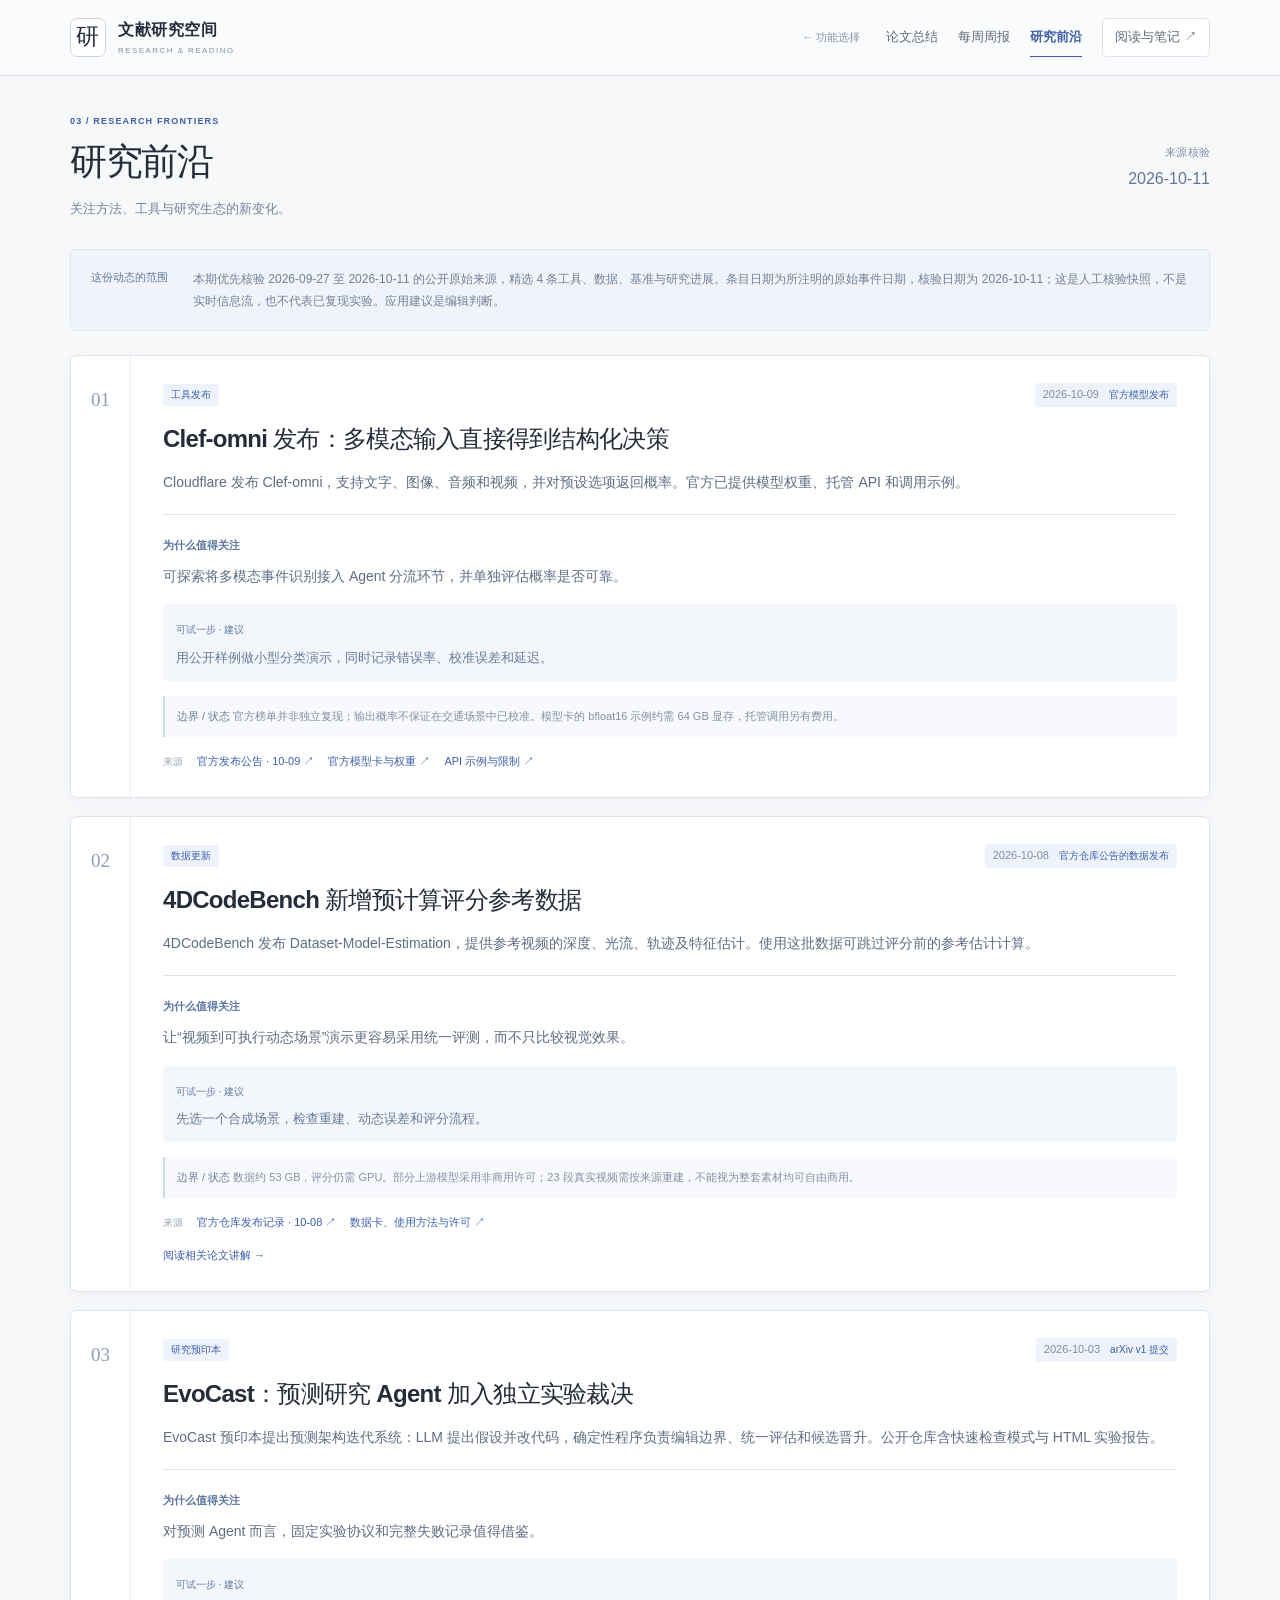
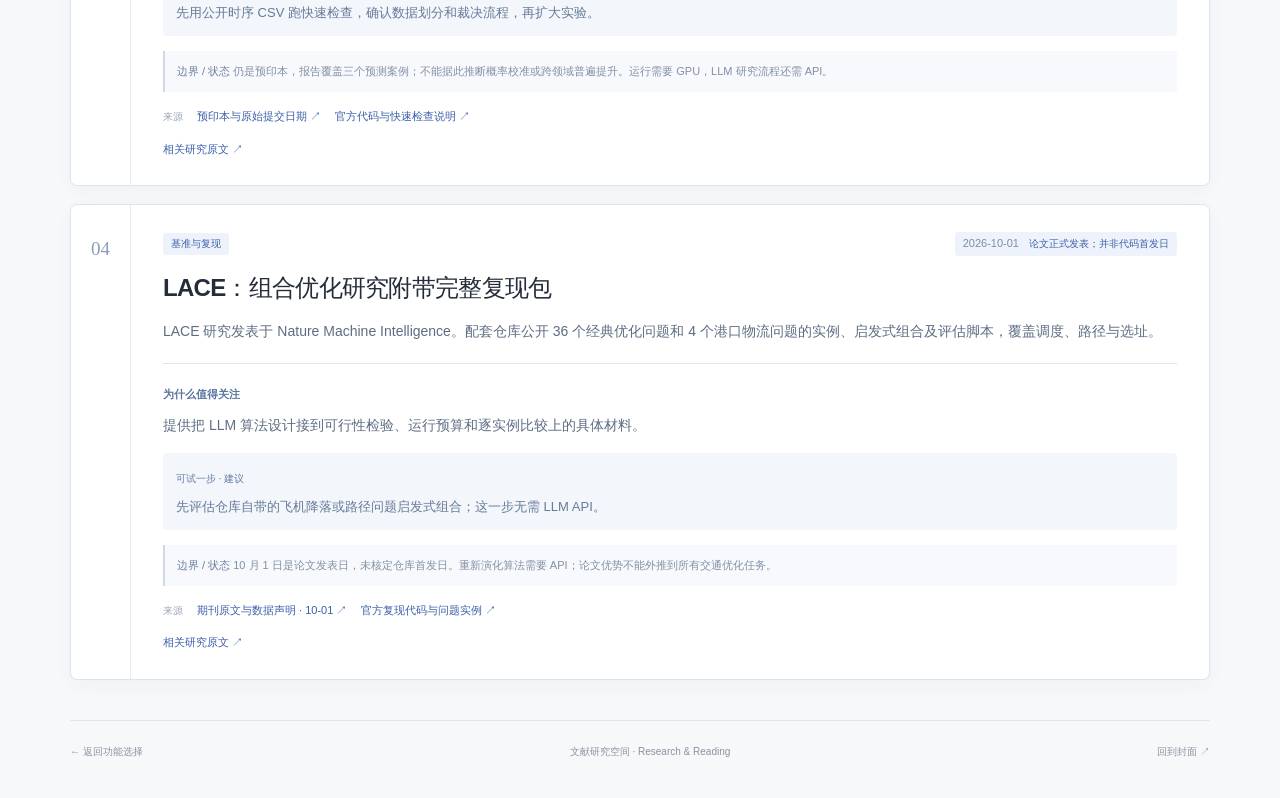
==== frontiers.html @ 6b7c3d7c "Add requested cover and separate research modules; preserve weekly publications Replace the all-in-o" ====
<!doctype html>
<html lang="zh-CN"><head><meta charset="utf-8"><meta name="viewport" content="width=device-width,initial-scale=1"><meta name="theme-color" content="#f7f8fa"><title>研究前沿 · 文献研究空间</title><link rel="stylesheet" href="styles.css?v=modules-20261011"></head><body data-view="frontiers"><a class="skip-link" href="#app">跳到主要内容</a><header class="topbar"><a class="brand" href="hub.html"><span class="brand-mark">研</span><span>文献研究空间<small>RESEARCH & READING</small></span></a></header><main id="app"><p class="loading">正在载入研究前沿…</p></main><script src="app.js?v=modules-20261011"></script></body></html>
---- styles.css ----
:root{--bg:#f7f8fa;--paper:#fff;--ink:#252d3a;--muted:#687384;--faint:#8993a1;--line:#e0e5ec;--line-strong:#cbd3df;--accent:#3b5fa9;--soft:#eff3fa;--shadow:0 6px 20px rgba(34,49,73,.035)}
*{box-sizing:border-box}html{scroll-behavior:smooth;scroll-padding-top:92px;background:var(--bg)}body{margin:0;color:var(--ink);font-family:Inter,-apple-system,BlinkMacSystemFont,"Segoe UI","PingFang SC","Microsoft YaHei",sans-serif;line-height:1.6;background:var(--bg)}button,input,textarea{font:inherit}a{color:inherit;text-decoration:none}button,a,input,textarea,summary{-webkit-tap-highlight-color:transparent}button,summary{cursor:pointer}button{color:inherit}a:hover{color:var(--accent)}button:hover{border-color:var(--accent)}:focus-visible{outline:2px solid var(--accent);outline-offset:4px}input,textarea{accent-color:var(--accent)}[hidden]{display:none!important}svg{display:block}button:disabled{cursor:wait;opacity:.6}.skip-link{position:fixed;left:20px;top:-80px;z-index:100;background:var(--ink);color:#fff;padding:10px 20px}.skip-link:focus{top:12px}
.topbar{position:sticky;top:0;z-index:20;min-height:76px;padding:12px max(32px,calc((100vw - 1140px)/2));display:flex;align-items:center;justify-content:space-between;gap:30px;border-bottom:1px solid var(--line);background:rgba(250,251,253,.96);backdrop-filter:blur(12px)}.brand{display:flex;align-items:center;gap:12px;flex-shrink:0;font-size:16px;font-weight:600;letter-spacing:.035em}.brand-mark{display:grid;place-items:center;width:36px;height:39px;border:1px solid var(--line-strong);border-radius:7px;background:white;font-family:serif;font-size:23px;font-weight:400}.brand small{display:block;font-size:8px;font-weight:500;letter-spacing:.18em;color:var(--faint);margin-top:2px}.topbar nav{display:flex;align-items:center;gap:25px}.topbar nav>a{font-size:13px;white-space:nowrap;color:#606b7b;padding:8px 0}.topbar nav>a:hover{color:var(--accent)}.topbar .nav-notes{padding:8px 12px;border:1px solid var(--line);border-radius:5px;background:white}.nav-notes span{margin-left:7px;color:var(--accent)}#app{width:min(1140px,calc(100% - 64px));margin:0 auto}.loading{padding:40px 0;color:var(--muted)}
.issue-header{display:grid;grid-template-columns:minmax(0,1fr) 280px;align-items:center;gap:46px;padding:38px 0 30px}.eyebrow{margin:0 0 12px;font-size:10px;line-height:1.4;letter-spacing:.13em;text-transform:uppercase;color:var(--accent);font-weight:650}.eyebrow span{margin:0 7px;color:var(--line-strong)}.issue-copy h1{margin:0;font-size:clamp(30px,3.9vw,45px);font-weight:550;line-height:1.25;letter-spacing:-.035em}.issue-purpose{margin:15px 0 20px;max-width:70ch;color:var(--muted);font-size:13px;line-height:1.9}.issue-links{display:flex;align-items:center;gap:25px;font-size:12px}.issue-links a>span{margin-left:19px}.primary-link{display:inline-flex;align-items:center;justify-content:center;gap:20px;padding:11px 17px;border-radius:5px;background:#2b3443;color:#fff!important;box-shadow:0 3px 5px rgba(30,41,59,.06);font-size:12px}.primary-link:hover{background:#3b5fa9}.issue-art{width:100%;height:auto;max-height:200px}.issue-meta{display:flex;align-items:center;gap:24px;padding:16px 0;border-top:1px solid var(--line);border-bottom:1px solid var(--line);font-size:11px;color:var(--muted)}.issue-meta>span b{font-weight:700;color:var(--ink)}.issue-meta>a{margin-left:auto}.progress-card{display:flex;align-items:center;gap:12px;padding-left:24px;border-left:1px solid var(--line)}.progress-card strong{color:var(--ink);font-weight:600;white-space:nowrap}.progress-track{width:90px;height:3px;border-radius:99px;background:var(--line);overflow:hidden}.progress-track i{display:block;width:0;height:100%;background:var(--accent);transition:width .2s}.progress-card #progress-percent{font-size:10px;color:var(--faint)}
.issue-context{border-bottom:1px solid var(--line)}.issue-context>summary{display:flex;justify-content:space-between;gap:12px;align-items:center;list-style:none;padding:17px 0;font-size:12px;font-weight:550}.issue-context>summary::-webkit-details-marker{display:none}.context-hint{font-size:11px;font-weight:400;color:var(--muted)}.context-hint b{margin-left:14px;color:var(--accent);font-size:16px;font-weight:400;display:inline-block}.issue-context[open] .context-hint b{transform:rotate(45deg)}.context-content{display:grid;grid-template-columns:1.35fr 1fr;gap:30px;padding:8px 0 28px}.context-content h2{font-size:16px;margin:0 0 12px}.context-content p,.reading-order li{font-size:13px;line-height:1.9;color:#596575}.context-content p{margin:0 0 14px}.context-content .freshness{font-size:11px;color:var(--muted);padding:12px 14px;background:#eef1f6;border-left:2px solid #bac7dc}.scope-row{display:flex;flex-wrap:wrap;gap:7px}.scope-row span{font-size:10px;color:var(--muted);padding:3px 7px;background:#fff;border:1px solid var(--line);border-radius:3px}.reading-order ol{padding-left:18px;margin:0}.reading-order li{padding-left:5px;margin-bottom:10px}.signals{grid-column:1/-1;display:grid;grid-template-columns:repeat(3,minmax(0,1fr));gap:18px}.signals>h2{grid-column:1/-1;margin:0}.signals article{border-top:1px solid var(--line);padding-top:14px}.signals h3{font-size:13px;margin:0 0 8px}.signals p{font-size:12px;margin:0}
.library-head{padding:31px 0 22px;display:flex;justify-content:space-between;align-items:center;gap:20px;scroll-margin-top:18px}.library-head .eyebrow{font-size:9px;margin-bottom:5px}.library-head h2{font-size:26px;letter-spacing:-.03em;font-weight:550;margin:0}.library-head p:not(.eyebrow){font-size:12px;color:var(--muted);margin:5px 0 0}.text-link{font-size:12px;color:var(--accent);white-space:nowrap}.library-tools{display:flex;align-items:center;gap:15px;flex-wrap:wrap;padding:14px 16px;border:1px solid var(--line);border-radius:7px;background:#fff}.search-box{display:flex;align-items:center;gap:9px;flex:1;min-width:190px}.search-box svg{width:17px;height:17px;stroke:#8390a3;stroke-width:1.5;fill:none;flex-shrink:0}.search-box input{width:100%;border:0;outline:0;background:transparent;color:var(--ink);font-size:12px;padding:3px 0}.search-box:focus-within{outline:2px solid #a4b6d9;outline-offset:6px;border-radius:2px}.filter-chips{display:flex;gap:4px;flex-wrap:wrap}.filter-chips button{border:0;border-radius:4px;padding:6px 10px;background:transparent;color:var(--muted);font-size:11px}.filter-chips button[aria-pressed="true"]{background:var(--soft);color:var(--accent);font-weight:650}.unread-filter{font-size:11px;display:flex;align-items:center;gap:4px;white-space:nowrap}.unread-filter input{width:13px;height:13px;margin:0}.library-tools #result-count{font-size:10px;white-space:nowrap;color:var(--faint);font-variant-numeric:tabular-nums}
.paper-section{margin-top:28px}.section-head{display:flex;justify-content:space-between;align-items:center;gap:20px;margin-bottom:13px}.section-head h2{display:flex;align-items:center;gap:10px;font-size:19px;font-weight:550;margin:0;letter-spacing:-.025em}.section-head h2>span{font-size:10px;font-weight:650;color:var(--accent);border:1px solid #d3dced;padding:2px 6px;border-radius:3px;letter-spacing:.03em}.section-head h2 small{font-size:11px;font-weight:400;color:var(--faint);margin-left:3px;letter-spacing:0}.section-head>p{margin:0;font-size:11px;color:var(--muted)}.paper-grid{display:grid;gap:16px}.card{background:#fff;border:1px solid #d9e0ea;border-radius:8px;box-shadow:var(--shadow);scroll-margin-top:98px}.paper-grid>.card{display:grid;grid-template-columns:54px minmax(0,1fr);transition:border-color .2s}.card:hover{border-color:#adbcd3}.paper-number{padding-top:25px;text-align:center;font-family:Georgia,serif;font-size:18px;color:#a3afc0;border-right:1px solid #e8ecf2;background:linear-gradient(#f9fafc,#fff);border-radius:8px 0 0 8px}.card-body{padding:23px 27px 0;min-width:0}.card-top{display:flex;align-items:center;gap:10px;flex-wrap:wrap}.tag.priority{font-size:9px;letter-spacing:.03em;line-height:1.5;background:#edf2fa;color:#4664a0;padding:3px 6px;border-radius:3px;font-weight:700}.paper-lane{font-size:11px;color:#687890}.read-state{margin-left:auto;font-size:10px;color:#647084;white-space:nowrap}.card h3{font-size:21px;font-weight:600;line-height:1.4;letter-spacing:-.027em;margin:10px 0 7px;max-width:70ch;overflow-wrap:anywhere}.authors{margin:0;color:#647084;font-size:11px;line-height:1.65}.paper-meta{font-size:11px;line-height:1.7;color:#687485;margin:6px 0 0}.paper-meta>span{margin:0 7px;color:#b7bfcc}.paper-brief{display:grid;grid-template-columns:1.16fr 1fr;gap:27px;margin-top:19px;padding-top:17px;border-top:1px solid #e8ecf2}.block b{display:block;color:#59667b;font-weight:600;font-size:10px;letter-spacing:.03em;margin-bottom:6px}.block p{font-size:13px;line-height:1.85;color:#586477;margin:0}.block.key{padding-left:25px;border-left:1px solid #e3e9f1}.block.key b{color:#4c6aa0}.card-actions{display:flex;gap:21px;align-items:center;flex-wrap:wrap;padding:18px 0;font-size:11px}.guide-link{font-size:12px;color:var(--accent);font-weight:600}.guide-link span{margin-left:13px}.paper-link{font-size:11px;color:#69758a}.read-toggle{margin-left:auto;border:1px solid var(--line);background:#fff;border-radius:4px;padding:6px 10px;font-size:10px;white-space:nowrap}.read-toggle.done{color:var(--accent);background:var(--soft);border-color:#c8d5e9}.card.is-read .paper-number{color:var(--accent)}.card.is-read{border-color:#b8c9e2}.note-details{border-top:1px solid #e6ebf2}.note-details>summary{padding:11px 0;list-style:none;color:#596c8c;font-size:11px;display:flex;align-items:center;gap:9px}.note-details>summary::before{content:"＋";font-size:14px;color:#7387a7}.note-details[open]>summary::before{content:"−"}.note-details>summary::-webkit-details-marker{display:none}.note-details>summary span{margin-left:auto;color:#9ba5b4;font-size:9px}.notes-panel{padding:7px 0 20px}.notes-panel label{display:block;margin-bottom:8px;color:var(--muted);font-size:12px}.notes-panel textarea{display:block;width:100%;min-height:105px;resize:vertical;border:1px solid var(--line-strong);background:#fcfdff;border-radius:5px;padding:12px;color:var(--ink);font-size:13px;line-height:1.7}.cloud-sync-row{display:flex;align-items:center;justify-content:space-between;gap:12px;margin-top:10px}.cloud-sync-btn{background:var(--soft);border:1px solid #cbd8ed;border-radius:4px;color:var(--accent);padding:7px 11px;font-size:11px}.cloud-sync-row span{font-size:10px;color:var(--muted)}.notes-panel small{font-size:10px;color:var(--faint);display:block;margin-top:9px}.empty-state{padding:60px 24px;text-align:center;border:1px dashed var(--line-strong);border-radius:8px;margin:24px 0}.empty-state h1,.empty-state h3{font-size:20px;font-weight:550;margin:0 0 10px}.empty-state p{font-size:13px;color:var(--muted)}.empty-state button,.empty-state>a{font-size:12px;color:var(--accent);border:1px solid var(--line);border-radius:4px;background:white;padding:8px 14px}
.actions-section{margin-top:52px}.actions{display:grid;grid-template-columns:1fr 1fr;border-top:1px solid var(--line);gap:0 30px}.actions article{display:flex;align-items:start;gap:16px;padding:23px 0;border-bottom:1px solid var(--line)}.actions article>span{font-family:Georgia,serif;color:#8090a9;font-size:18px}.actions h3{font-size:15px;font-weight:550;margin:4px 0 8px}.actions p{font-size:12px;line-height:1.8;margin:0;color:var(--muted)}.actions .action-time{font-size:10px;color:var(--faint)}.archive-panel{margin:49px 0 40px}.archive{border-top:1px solid var(--line)}.archive .archive-main{display:grid;grid-template-columns:120px minmax(0,1fr) 50px 20px;gap:20px;align-items:center;padding:20px 4px;border-bottom:1px solid var(--line);transition:background .2s}.archive .archive-main:hover{background:#f0f3f9}.archive span{font-size:11px;color:var(--muted)}.archive .archive-date{font-variant-numeric:tabular-nums;color:#6c7e9d}.archive b{font-size:14px;font-weight:550}.archive em{font-style:normal;color:var(--accent)}.site-footer{display:flex;justify-content:space-between;gap:24px;font-size:10px;color:var(--faint);padding:23px 0 38px;border-top:1px solid var(--line)}
/* Dedicated, source-linked paper reading surface. */
.paper-breadcrumb{display:flex;justify-content:space-between;align-items:center;gap:20px;padding:24px 0;font-size:11px;color:#71809a}.guide-page{border-radius:8px;overflow:visible}.guide-header{padding:32px 38px 10px;border-bottom:1px solid var(--line)}.guide-header h1{font-size:clamp(26px,3.4vw,39px);line-height:1.28;font-weight:550;letter-spacing:-.04em;margin:14px 0;max-width:35ch;overflow-wrap:anywhere}.guide-header .authors{font-size:12px}.guide-header .paper-meta{font-size:12px}.publication-note{font-size:11px;line-height:1.8;color:#647084;margin:10px 0 0}.guide-header .card-actions{padding:21px 0}.guide-layout{display:grid;grid-template-columns:206px minmax(0,1fr)}.guide-toc{align-self:start;position:sticky;top:95px;padding:29px 22px}.guide-toc .eyebrow{font-size:9px}.guide-toc nav{display:flex;flex-direction:column;gap:3px}.guide-toc nav a{padding:7px 0;color:#728199;font-size:11px;line-height:1.5}.guide-toc nav a:hover{color:var(--accent)}.guide-content{min-width:0;padding:29px 38px 35px;border-left:1px solid var(--line)}.guide-verification{padding:14px 16px;border:1px solid #dfe6f2;border-radius:5px;background:#f5f7fc;font-size:11px;color:#64738b}.guide-verification>b{color:var(--accent);font-weight:600}.guide-verification>span{margin-left:12px;font-size:10px}.guide-verification p{margin:7px 0 0;font-size:11px;line-height:1.8}.guide-section{padding:27px 0;border-bottom:1px solid var(--line);scroll-margin-top:96px}.guide-section h2,.section-heading h2{font-size:21px;line-height:1.45;letter-spacing:-.025em;font-weight:550;margin:0 0 17px}.guide-section h2>span{font-size:11px;color:#8b9bb4;margin-right:12px;font-weight:400;letter-spacing:.03em}.guide-section p{font-size:14px;line-height:1.95;color:#4e5c71;margin:12px 0;overflow-wrap:anywhere}.section-sources{display:flex;flex-wrap:wrap;gap:12px;font-size:10px;padding-top:7px}.section-sources>span{color:#96a0af}.section-sources a{color:var(--accent)}.original-explanation{scroll-margin-top:100px;padding:30px 0;border-bottom:1px solid var(--line)}.section-heading{display:flex;justify-content:space-between;gap:10px;align-items:baseline}.section-heading h2{margin-bottom:8px}.section-heading>span{font-size:10px;color:var(--faint)}.explanation-origin{font-size:11px;color:var(--faint);margin:0 0 24px}.explanation-field{margin-top:23px}.explanation-field h3{font-size:13px;font-weight:600;color:#5c729a;margin:0 0 8px}.explanation-field p{font-size:14px;line-height:1.9;color:#536176;margin:8px 0;overflow-wrap:anywhere}.source-list{padding:0;margin:0;list-style:none;display:grid;gap:9px}.source-list li{font-size:12px;color:var(--accent);line-height:1.7}.code-source{margin-top:22px;padding-top:18px;border-top:1px solid var(--line);font-size:12px;color:var(--accent)}.code-source p{font-size:11px;color:var(--muted);margin-bottom:0}.guide-content #paper-notes{border:0;padding-bottom:0}.guide-content .notes-panel{padding:0}.guide-page+.site-footer{margin-top:28px}.paper-figure{margin:24px 0;font-size:11px;color:var(--accent)}.paper-figure img{max-width:100%;height:auto;margin:14px 0}.paper-figure figcaption{color:var(--muted);line-height:1.7}
@media(min-width:1600px){.issue-header{padding-top:45px;padding-bottom:35px}}
@media(max-width:1050px){.topbar{padding-left:28px;padding-right:28px;gap:20px}.topbar nav{gap:16px}.issue-header{grid-template-columns:1fr 230px;gap:20px}.library-tools{gap:13px}.search-box{min-width:150px;flex-basis:230px}.filter-chips{margin-left:auto}.paper-brief{gap:20px}.block.key{padding-left:20px}.guide-layout{grid-template-columns:178px 1fr}.guide-content{padding:25px 28px}.guide-toc{padding:26px 19px}}
@media(max-width:760px){html{scroll-padding-top:123px}.topbar{position:sticky;min-height:0;flex-direction:column;align-items:stretch;padding:13px 20px 0;gap:10px}.brand{font-size:14px;gap:9px}.brand-mark{width:29px;height:31px;font-size:20px}.brand small{font-size:7px}.topbar nav{gap:0;justify-content:space-between;overflow:auto;min-height:37px}.topbar nav>a{font-size:11px;padding:8px 0}.topbar .nav-notes{background:none;border:0;padding:8px 0}.topbar .nav-notes span{margin-left:2px}#app{width:calc(100% - 32px)}.issue-header{grid-template-columns:minmax(0,1fr) 125px;gap:0;padding:25px 0 22px;position:relative}.issue-copy{grid-column:1/-1;position:relative;z-index:1}.issue-copy h1{font-size:29px;max-width:86%;line-height:1.3}.issue-copy .eyebrow{font-size:9px;margin-bottom:11px}.issue-purpose{font-size:12px;line-height:1.9;margin:12px 0 18px;max-width:90%}.issue-art{display:none}.issue-links{font-size:11px;gap:18px}.issue-links a>span{margin-left:10px}.primary-link{padding:10px 13px;font-size:11px}.issue-meta{gap:12px;flex-wrap:wrap;padding:12px 0;font-size:10px}.issue-meta>a{display:none}.progress-card{gap:8px;padding-left:12px;margin-left:auto}.progress-track{width:49px}.progress-card #progress-percent{display:none}.issue-context>summary{padding:14px 0;font-size:11px}.context-hint{font-size:9px}.context-hint b{margin-left:6px}.context-content{grid-template-columns:1fr;gap:20px}.signals{grid-template-columns:1fr}.library-head{padding:24px 0 17px;align-items:flex-end;gap:12px}.library-head h2{font-size:24px}.library-head p:not(.eyebrow){font-size:11px;max-width:24ch}.library-head .text-link{font-size:10px}.library-tools{padding:11px 12px;gap:12px}.search-box{flex-basis:100%;min-width:0;border-bottom:1px solid var(--line);padding-bottom:10px}.search-box:focus-within{outline-offset:2px}.filter-chips{margin:0;gap:2px}.filter-chips button{padding:5px 7px;font-size:10px}.unread-filter{font-size:10px}.library-tools #result-count{margin-left:auto}.section-head{gap:12px}.section-head h2{font-size:17px;gap:8px}.section-head>p{display:none}.paper-section{margin-top:23px}.paper-grid{gap:13px}.paper-grid>.card{grid-template-columns:30px 1fr}.paper-number{padding-top:18px;font-size:13px}.card-body{padding:17px 15px 0}.card-top{gap:6px}.paper-lane{font-size:10px;flex:1}.tag.priority{font-size:8px}.read-state{font-size:9px}.card h3{font-size:18px;line-height:1.42;margin:10px 0;letter-spacing:-.025em}.authors{font-size:10px}.paper-meta{font-size:10px}.paper-meta span{margin:0 2px}.paper-brief{grid-template-columns:1fr;gap:14px;margin-top:14px;padding-top:13px}.block b{font-size:10px}.block p{font-size:12px;line-height:1.9}.block.key{padding:12px 0 0;border-left:0;border-top:1px solid #e8ecf2}.card-actions{gap:17px;padding:15px 0}.guide-link{font-size:11px}.guide-link span{margin-left:5px}.paper-link{font-size:10px}.read-toggle{font-size:9px;padding:5px 7px}.note-details>summary{font-size:10px}.note-details>summary span{font-size:8px}.actions-section{margin-top:34px}.actions{grid-template-columns:1fr}.actions article{padding:18px 0}.archive-panel{margin-top:35px}.archive .archive-main{grid-template-columns:1fr 35px 14px;gap:5px 12px;padding:16px 0}.archive .archive-date{grid-column:1;font-size:10px}.archive b{grid-row:2;grid-column:1;font-size:13px}.archive a>span:not(.archive-date){grid-row:1/3;grid-column:2;font-size:10px}.archive em{grid-row:1/3;grid-column:3}.site-footer{gap:10px;font-size:9px;padding-bottom:25px}.site-footer>span:nth-child(2){display:none}.paper-breadcrumb{font-size:10px;padding:20px 0}.guide-header{padding:24px 19px 4px}.guide-header h1{font-size:26px;line-height:1.35}.guide-header .authors,.guide-header .paper-meta{font-size:11px}.guide-header .card-actions{gap:20px;padding:18px 0}.publication-note{font-size:10px}.guide-layout{grid-template-columns:1fr}.guide-toc{position:static;padding:16px 19px;border-bottom:1px solid var(--line)}.guide-toc .eyebrow{display:none}.guide-toc nav{flex-direction:row;flex-wrap:wrap;gap:5px 14px}.guide-toc nav a{padding:0;font-size:10px}.guide-content{border:0;padding:21px 19px}.guide-verification{padding:12px}.guide-verification>span{font-size:9px;margin-left:8px}.guide-verification p{font-size:10px}.guide-section{padding:23px 0;scroll-margin-top:130px}.guide-section h2,.section-heading h2{font-size:19px}.guide-section p,.explanation-field p{font-size:13px;line-height:1.95}.section-heading{display:block}.section-heading>span{font-size:9px}.original-explanation{scroll-margin-top:130px}.explanation-origin{margin-top:8px;font-size:10px}.guide-page{scroll-margin-top:125px}.card{scroll-margin-top:130px}}
@media(max-width:390px){.filter-chips button{padding:5px;font-size:9px}.card-actions{gap:12px}.read-toggle{margin-left:0}.issue-copy h1{font-size:27px;max-width:none}.issue-purpose{max-width:none}.progress-card{border:0;padding-left:0}.library-head .text-link{font-size:9px}}
@media(prefers-reduced-motion:reduce){html{scroll-behavior:auto}*,*::before,*::after{transition:none!important}}

/* Reading text stays comfortable at every size. */
.block p{font-size:14px}.authors,.paper-meta{font-size:12px}.read-state{font-size:11px}.guide-section p,.explanation-field p{font-size:15px}.publication-note{color:#647084}.guide-verification .coverage-label{font-weight:600;color:#546582}
@media(max-width:760px){.block p{font-size:14px}.authors,.paper-meta{font-size:11px}.read-state{font-size:10px}.guide-section p,.explanation-field p{font-size:15px}.publication-note{font-size:11px}}

/* Guide catalog emphasizes the reading path while recommendation view retains the full brief. */
.guide-catalog .paper-brief{display:none}.guide-catalog .card-body{padding-top:20px}.guide-catalog .card h3{max-width:none}.catalog-intro{padding-top:28px;padding-bottom:23px}.catalog-intro .issue-art{max-height:150px}.guide-catalog .card-actions{padding-top:16px}.guide-catalog .note-details{display:none}

.guide-outline{display:none}.guide-catalog .guide-outline{display:flex;gap:10px;margin-top:14px;flex-wrap:wrap}.guide-outline span{font-size:10px;color:#7184a3;border-bottom:1px solid #dfe6f2;padding-bottom:3px}.archive-row{display:flex;align-items:center;border-bottom:1px solid var(--line);gap:22px}.archive .archive-main{flex:1;min-width:0;border-bottom:0}.archive-catalog{font-size:11px;color:var(--accent);white-space:nowrap}.archive-catalog:hover{text-decoration:underline}@media(max-width:760px){.archive-row{gap:12px}.archive-catalog{font-size:10px}.archive .archive-main{grid-template-columns:1fr 27px 12px;gap:4px 8px}.archive .archive-main>b{font-size:12px}.guide-outline span{font-size:9px}}
/* Cover -> deliberate module selection -> one focused workspace. */
.cover-page{min-height:100vh;background:#f8f9fc}.cover-nav{width:min(1240px,calc(100% - 112px));margin:auto;min-height:111px;display:flex;align-items:center;justify-content:space-between;gap:24px}.cover-motto,.hub-back{font-size:11px;color:#778398}.cover-main{width:min(1240px,calc(100% - 112px));margin:auto;min-height:calc(100vh - 184px);display:grid;grid-template-columns:1fr 1fr;align-items:center}.cover-copy{padding:42px 0 74px;position:relative;z-index:2}.cover-eyebrow{display:flex;align-items:center;gap:14px;font-size:10px;letter-spacing:.13em;color:#6980a4;margin:0 0 28px}.cover-eyebrow>span{width:24px;height:1px;background:#5479bb}.cover-copy h1{font-size:clamp(48px,5.8vw,76px);font-weight:450;line-height:1.24;letter-spacing:-.06em;margin:0;color:#273141}.cover-copy h1>span{color:#3b5fa9}.cover-description{font-size:14px;line-height:2.05;color:#727f93;margin:28px 0 31px}.cover-enter{display:flex;align-items:center;justify-content:space-between;width:208px;min-height:52px;padding:0 22px;background:#293443;color:white;border-radius:5px;font-size:13px;box-shadow:0 7px 15px rgba(34,49,73,.05)}.cover-enter:hover{color:white;background:#3b5fa9}.cover-enter span{font-size:22px;font-weight:300}.cover-caption{font-size:10px;color:#8995a7;margin:13px 0 0}.cover-visual{position:relative;border-left:1px solid #e8ecf2;min-height:610px;height:100%;display:flex;align-items:center;justify-content:center;flex-direction:column;padding:35px 0 32px 28px}.cover-visual>svg{width:112%;max-width:630px;flex-shrink:0;margin:-2px -6% -10px}.cover-visual .visual-caption{align-self:flex-start;color:#8a96a8;font-size:8px;letter-spacing:.2em;margin:4px 0 0 3px}.visual-footnote{align-self:flex-end;color:#8996a9;font-size:10px;margin-right:6px;display:flex;align-items:center;gap:17px}.visual-footnote::before{content:"";width:24px;height:1px;background:#aab6c9}.cover-footer{width:min(1240px,calc(100% - 112px));margin:0 auto;display:flex;align-items:center;justify-content:space-between;gap:20px;padding:23px 0;border-top:1px solid #e0e6ef;color:#93a0b2;font-size:9px}.cover-footer>span:last-child{letter-spacing:.12em}.hub-page{min-height:100vh}.hub-main{width:min(1060px,calc(100% - 112px));margin:0 auto;padding:32px 0 57px}.hub-heading{margin-bottom:34px}.hub-heading h1{font-size:40px;font-weight:450;letter-spacing:-.04em;line-height:1.3;margin:0}.hub-heading>p:last-child{font-size:13px;line-height:1.8;color:#758399;margin:12px 0 0}.hub-grid{display:grid;grid-template-columns:1fr 1fr;gap:20px}.hub-card{display:block;background:#fff;border:1px solid #dfe5ee;border-radius:7px;padding:26px 29px 20px;box-shadow:0 6px 18px rgba(41,55,80,.025);transition:border-color .2s,transform .2s}.hub-card:hover{border-color:#a5b8d8;transform:translateY(-2px);color:var(--ink)}.hub-card-top{display:flex;justify-content:space-between;align-items:center}.hub-card-top>span{font-size:9px;letter-spacing:.12em;color:#8a98ad}.hub-card-top>svg{width:38px;height:38px;fill:none;stroke:#6987b8;stroke-width:1.2;stroke-linecap:round;stroke-linejoin:round}.hub-card h2{font-size:26px;font-weight:500;line-height:1.3;letter-spacing:-.03em;margin:14px 0 12px}.hub-card>p{font-size:12px;line-height:1.85;color:#718097;margin:0 0 21px}.hub-card-bottom{display:flex;justify-content:space-between;align-items:center;border-top:1px solid #e9edf3;padding-top:15px;font-size:10px;color:#8593a9}.hub-card-bottom b{color:var(--accent);font-size:17px;font-weight:400}.topbar nav>a[aria-current="page"]{color:var(--accent);box-shadow:0 1px 0 var(--accent);font-weight:600}.topbar nav .back-hub{font-size:11px;color:#8795aa;padding-right:6px}.topbar nav{gap:20px}.module-heading{display:flex;align-items:center;justify-content:space-between;gap:28px;padding:39px 0 28px}.module-heading .eyebrow{font-size:9px;margin-bottom:10px}.module-heading h1{font-size:37px;font-weight:500;line-height:1.3;letter-spacing:-.04em;margin:0}.module-heading p:not(.eyebrow){font-size:13px;line-height:1.85;color:#758299;margin:11px 0 0}.module-meta{display:flex;flex-direction:column;gap:5px;align-items:flex-end;flex-shrink:0}.module-meta>span{font-size:11px;letter-spacing:.02em;color:#8190a8}.module-meta>b{font-size:16px;font-weight:500;color:#627697}.module-meta>a{font-size:10px;color:var(--accent);margin-top:4px}.module-count{font-size:12px;color:#7a8aa1}.paper-toolbar-meta{display:flex;align-items:center;justify-content:space-between;gap:20px;font-size:11px;color:#7c8aa2;padding:15px 0 20px;border-top:1px solid var(--line)}.paper-toolbar-meta .progress-card{border:0;padding:0}.paper-library+.site-footer{margin-top:43px}.current-report{display:grid;grid-template-columns:235px 1fr;background:#fff;border:1px solid #dae2ed;border-radius:8px;box-shadow:var(--shadow)}.report-date{display:flex;flex-direction:column;justify-content:center;gap:11px;padding:34px;border-right:1px solid var(--line);background:#f4f7fc}.report-date>span{font-size:10px;color:var(--accent);letter-spacing:.08em}.report-date>b{font-size:27px;font-weight:450;letter-spacing:-.035em;color:#506a94}.report-date>small{font-size:11px;color:#8190a8}.report-copy{padding:32px 35px}.report-copy .eyebrow{font-size:9px;margin-bottom:8px}.report-copy h2{font-size:27px;font-weight:500;line-height:1.4;letter-spacing:-.035em;margin:0}.report-copy>p:not(.eyebrow){font-size:13px;line-height:1.9;color:#718098;margin:12px 0 21px}.report-links{display:flex;align-items:center;gap:24px;font-size:11px;color:var(--accent)}.frontier-scope{display:flex;align-items:start;gap:25px;padding:18px 20px;border:1px solid var(--line);background:#f0f4fa;border-radius:5px;margin-bottom:24px}.frontier-scope>b{font-size:11px;font-weight:550;color:#5e769c;white-space:nowrap;padding-top:1px}.frontier-scope p{font-size:12px;line-height:1.85;color:#718098;margin:0}.frontier-list{display:grid;gap:18px;margin-bottom:40px}.frontier-card{display:grid;grid-template-columns:60px 1fr;background:#fff;border:1px solid #dce4ee;border-radius:7px;box-shadow:var(--shadow)}.frontier-index{font-family:Georgia,serif;font-size:19px;color:#8a9ebc;padding-top:29px;text-align:center;border-right:1px solid #e8edf4}.frontier-body{padding:27px 32px}.frontier-meta{display:flex;align-items:center;justify-content:space-between;gap:15px}.frontier-meta>span{font-size:10px;color:var(--accent);background:#eef3fb;padding:3px 8px;border-radius:3px}.frontier-meta time{font-size:11px;color:#7e8ea7}.frontier-card h2{font-size:24px;line-height:1.45;letter-spacing:-.03em;font-weight:550;margin:15px 0 12px}.frontier-body>p,.frontier-why>p{font-size:14px;line-height:1.9;color:#5e6d83;margin:12px 0}.frontier-why{padding:16px 0 0;border-top:1px solid var(--line);margin-top:19px}.frontier-why>b{color:#59749f;font-size:11px;font-weight:600}.frontier-why>p{margin:6px 0 15px}.frontier-body .frontier-limit{font-size:11px;color:#8290a5;background:#f7f9fc;padding:10px 12px;border-left:2px solid #ccd8eb}.frontier-limit b{font-weight:500;color:#6d80a0}.frontier-sources{display:flex;align-items:center;flex-wrap:wrap;gap:14px;font-size:11px;color:var(--accent);margin-top:16px}.frontier-sources>span{color:#9aa5b5;font-size:10px}
@media(max-width:1100px){.cover-nav,.cover-main,.cover-footer{width:calc(100% - 80px)}.cover-visual{min-height:550px;padding-left:10px}.cover-copy h1{font-size:62px}.hub-main{width:calc(100% - 80px)}.topbar nav{gap:14px}.topbar nav>a{font-size:12px}.topbar nav .back-hub{font-size:10px}}
@media(max-width:760px){.cover-nav{width:calc(100% - 40px);min-height:85px}.cover-motto{display:none}.cover-main{width:calc(100% - 40px);display:flex;flex-direction:column;align-items:stretch;min-height:0}.cover-copy{padding:38px 0 10px}.cover-eyebrow{font-size:9px;margin-bottom:23px;gap:11px}.cover-copy h1{font-size:51px;line-height:1.22;letter-spacing:-.055em}.cover-description{font-size:13px;line-height:1.95;margin:22px 0 25px}.cover-enter{width:196px;min-height:48px;font-size:12px;padding:0 20px}.cover-caption{font-size:9px;margin-top:12px}.cover-visual{border-left:0;border-top:1px solid #e8edf4;min-height:0;padding:15px 0 25px;margin-top:27px}.cover-visual>svg{width:100%;max-width:420px;margin:0 auto -10px}.cover-visual .visual-caption{font-size:7px;margin-left:0}.visual-footnote{font-size:9px;margin-right:0}.cover-footer{width:calc(100% - 40px);padding:18px 0;font-size:8px}.cover-footer>span:last-child{letter-spacing:0;font-size:8px}.hub-main{width:calc(100% - 32px);padding:23px 0 30px}.hub-heading{margin-bottom:25px;padding:0 4px}.hub-heading h1{font-size:30px;line-height:1.3}.hub-heading .eyebrow{font-size:9px}.hub-heading>p:last-child{font-size:12px;margin-top:10px}.hub-grid{grid-template-columns:1fr;gap:13px}.hub-card{padding:19px 22px 16px}.hub-card-top>span{font-size:8px}.hub-card-top>svg{width:29px;height:29px}.hub-card h2{font-size:24px;margin:5px 0 10px}.hub-card>p{font-size:12px;margin-bottom:15px}.hub-card-bottom{padding-top:11px;font-size:9px}.topbar nav{gap:19px;justify-content:flex-start}.topbar nav>a{font-size:10px}.topbar nav .back-hub{font-size:9px;padding-right:0}.module-heading{padding:26px 0 23px;gap:18px;align-items:start}.module-heading h1{font-size:29px}.module-heading .eyebrow{font-size:8px;margin-bottom:9px}.module-heading p:not(.eyebrow){font-size:12px;max-width:26ch;margin-top:10px}.module-meta{gap:4px;padding-top:18px;max-width:115px}.module-meta>span{font-size:9px}.module-meta>b{font-size:13px}.module-meta>a{font-size:9px}.module-count{font-size:10px;padding-top:23px}.paper-toolbar-meta{flex-wrap:wrap;gap:12px;padding:13px 0;font-size:10px}.paper-toolbar-meta .progress-card{margin-left:0}.paper-toolbar-meta .progress-track{width:50px}.current-report{grid-template-columns:1fr}.report-date{padding:18px 21px;display:flex;flex-direction:row;align-items:center;gap:16px;justify-content:flex-start;border-right:0;border-bottom:1px solid var(--line)}.report-date>b{font-size:20px}.report-date>small{font-size:9px;margin-left:auto}.report-date>span{font-size:9px}.report-copy{padding:22px}.report-copy h2{font-size:24px}.report-copy>p:not(.eyebrow){font-size:12px}.report-links{gap:19px;font-size:10px}.frontier-scope{display:block;padding:15px}.frontier-scope>b{font-size:10px}.frontier-scope p{font-size:11px;margin-top:7px}.frontier-card{grid-template-columns:30px 1fr}.frontier-index{font-size:13px;padding-top:21px}.frontier-body{padding:20px 16px}.frontier-meta{flex-wrap:wrap;gap:8px}.frontier-meta>span{font-size:9px}.frontier-meta time{font-size:10px}.frontier-card h2{font-size:20px;line-height:1.45;margin:14px 0}.frontier-body>p,.frontier-why>p{font-size:14px}.frontier-body .frontier-limit{font-size:11px}.frontier-sources{font-size:10px;gap:10px}.frontier-list{gap:13px}.frontier-why{margin-top:15px;padding-top:13px}}
@media(min-width:761px) and (max-height:780px){.cover-nav{min-height:94px}.cover-main{min-height:calc(100vh - 157px)}.cover-visual{min-height:515px}.cover-visual>svg{max-width:510px}.cover-copy{padding-top:26px;padding-bottom:49px}.cover-copy h1{font-size:64px}.cover-description{margin-top:23px}.cover-footer{padding:20px 0}}

.frontier-date{display:flex;align-items:center;gap:10px;color:#7e8ea7}.frontier-date small{font-size:10px}.frontier-action{padding:11px 13px;background:#f3f6fb;border-radius:4px;margin:15px 0}.frontier-action>b{font-size:10px;font-weight:500;color:#617aa4}.frontier-action p{font-size:13px;line-height:1.85;color:#667a99;margin:5px 0 0}.related-paper{margin-top:15px;font-size:11px;color:var(--accent)}@media(max-width:760px){.guide-toc nav{gap:7px}.guide-toc nav a{font-size:11px;padding:6px 8px;border:1px solid #e0e6ef;border-radius:4px;min-height:30px;display:flex;align-items:center}.frontier-date{flex-wrap:wrap;gap:4px 9px}.frontier-date small{font-size:9px}.frontier-action p{font-size:12px}}
@media(min-width:761px) and (max-height:780px){.hub-page .cover-nav{min-height:90px}.hub-main{padding-top:18px;padding-bottom:27px}.hub-heading{margin-bottom:24px}.hub-heading h1{font-size:36px}.hub-grid{gap:16px}.hub-card{padding:20px 25px 18px}.hub-card-top>svg{width:32px;height:32px}.hub-card h2{margin:8px 0 10px}.hub-card>p{margin-bottom:16px}.hub-card-bottom{padding-top:12px}.hub-page .cover-footer{padding:17px 0}}

.hub-card-bottom b svg{display:block;width:18px;height:18px;fill:none;stroke:currentColor;stroke-width:1.3;stroke-linecap:round;stroke-linejoin:round}
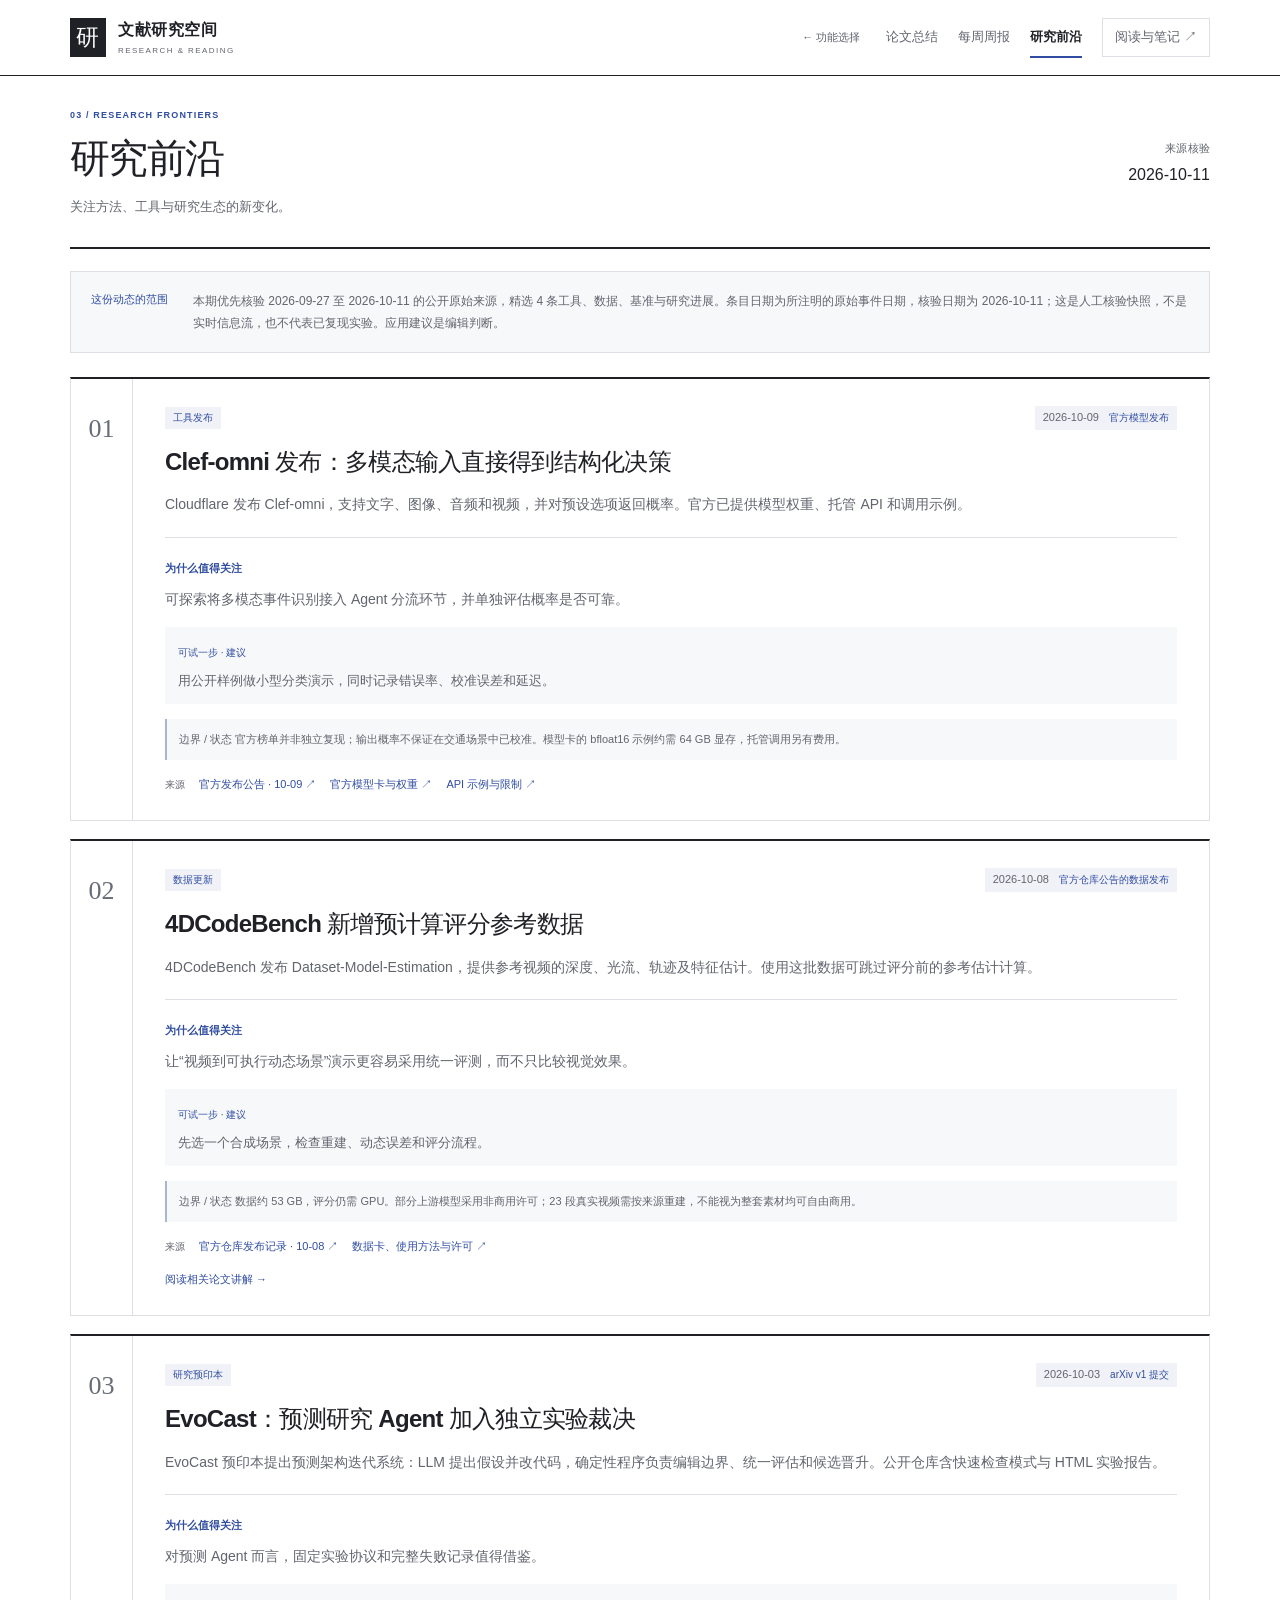
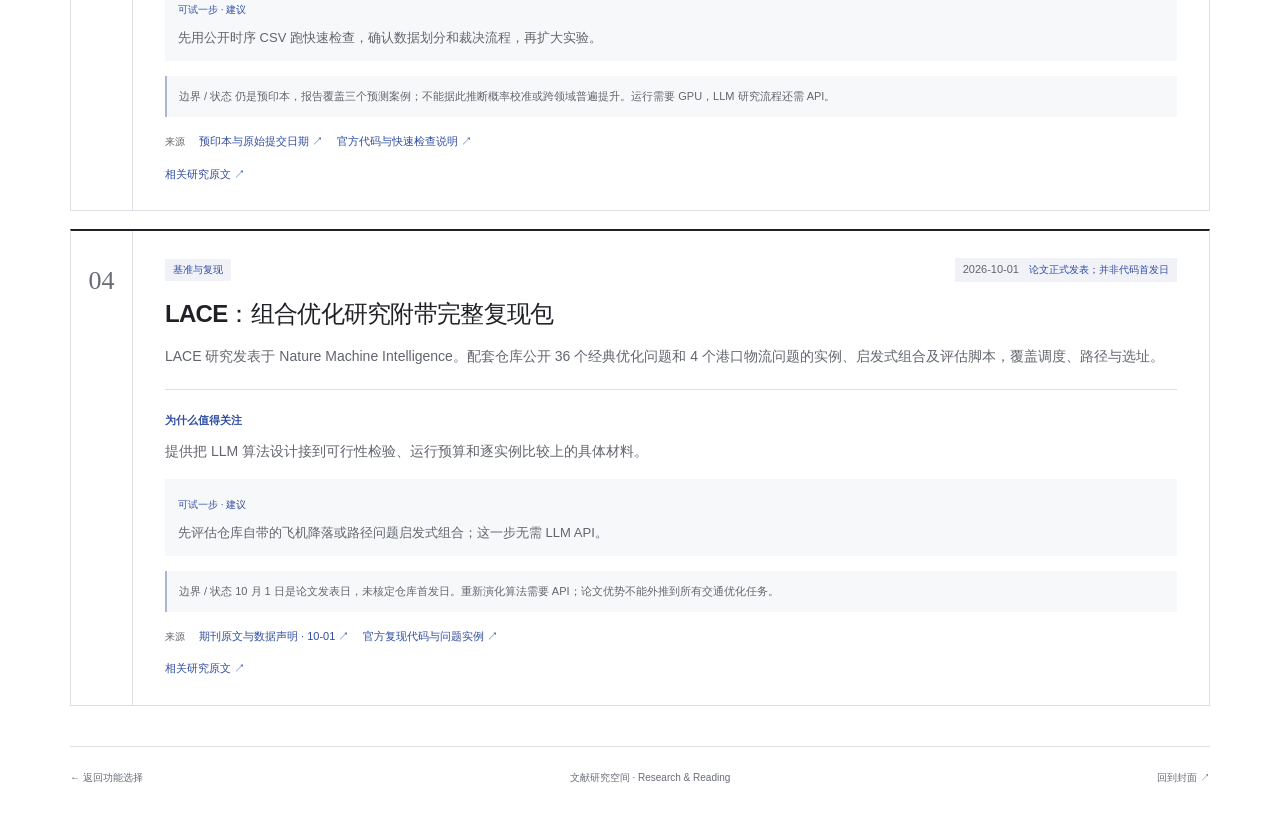
==== commit 049dad26: "Give the research space a distinct modern editorial identity" ====
--- a/frontiers.html
+++ b/frontiers.html
@@ -1,2 +1,2 @@
 <!doctype html>
-<html lang="zh-CN"><head><meta charset="utf-8"><meta name="viewport" content="width=device-width,initial-scale=1"><meta name="theme-color" content="#f7f8fa"><title>研究前沿 · 文献研究空间</title><link rel="stylesheet" href="styles.css?v=modules-20261011"></head><body data-view="frontiers"><a class="skip-link" href="#app">跳到主要内容</a><header class="topbar"><a class="brand" href="hub.html"><span class="brand-mark">研</span><span>文献研究空间<small>RESEARCH & READING</small></span></a></header><main id="app"><p class="loading">正在载入研究前沿…</p></main><script src="app.js?v=modules-20261011"></script></body></html>
+<html lang="zh-CN"><head><meta charset="utf-8"><meta name="viewport" content="width=device-width,initial-scale=1"><meta name="theme-color" content="#ffffff"><title>研究前沿 · 文献研究空间</title><link rel="stylesheet" href="styles.css?v=modules-20261011"><link rel="stylesheet" href="editorial.css?v=editorial-20261011"></head><body data-view="frontiers"><a class="skip-link" href="#app">跳到主要内容</a><header class="topbar"><a class="brand" href="hub.html"><span class="brand-mark">研</span><span>文献研究空间<small>RESEARCH & READING</small></span></a></header><main id="app"><p class="loading">正在载入研究前沿…</p></main><script src="app.js?v=modules-20261011"></script></body></html>
--- a/editorial.css
+++ b/editorial.css
@@ -0,0 +1,295 @@
+/* Modern reading-room identity. Presentation only: shared by public and private pages. */
+:root {
+  --bg: #fff;
+  --paper: #fff;
+  --ink: #202126;
+  --muted: #62656e;
+  --faint: #686c77;
+  --line: #dedfe4;
+  --line-strong: #bec1c9;
+  --line2: #bec1c9;
+  --accent: #304da1;
+  --soft: #f0f2f8;
+  --shadow: none;
+  --journal-serif: Georgia, "Times New Roman", serif;
+}
+html, body { background: #fff; }
+body { color: var(--ink); }
+::selection { background: #e0e6f6; color: #182958; }
+:focus-visible { outline: 2px solid var(--accent); outline-offset: 5px; }
+
+/* Cover: a journal masthead, a reading map, and one clear entry. */
+.journal-nav, .journal-shell, .journal-footer {
+  width: min(1160px, calc(100% - 96px));
+  margin-inline: auto;
+}
+.journal-nav {
+  min-height: 84px;
+  display: flex;
+  align-items: center;
+  justify-content: space-between;
+  gap: 20px;
+  border-bottom: 1px solid var(--line);
+}
+.journal-wordmark { display: inline-flex; align-items: center; gap: 11px; color: var(--ink); font-size: 13px; font-weight: 600; letter-spacing: .04em; }
+.journal-monogram { display: grid; place-items: center; width: 30px; height: 32px; color: #fff; background: var(--ink); font-size: 18px; font-weight: 600; }
+.journal-nav-note, .journal-back { font-size: 11px; color: var(--muted); }
+.journal-masthead { display: flex; justify-content: space-between; align-items: flex-end; gap: 25px; padding: 28px 0 25px; border-bottom: 3px solid var(--ink); }
+.journal-kicker { margin: 0 0 9px; font-size: 10px; font-weight: 600; line-height: 1.5; letter-spacing: .17em; color: var(--accent); }
+.journal-masthead h1 { margin: 0; font-size: clamp(42px, 5.2vw, 66px); font-weight: 650; line-height: 1.18; letter-spacing: -.06em; }
+.journal-masthead h1>span { color: var(--accent); margin-left: 3px; }
+.journal-edition { margin: 0 0 3px; font-size: 12px; color: var(--muted); line-height: 2; text-align: right; }
+.journal-edition span { font-size: 8px; letter-spacing: .11em; }
+.journal-feature { display: grid; grid-template-columns: 1fr 1fr; }
+.journal-intro { padding: 31px 35px 32px 0; }
+.journal-section-label { display: flex; align-items: center; gap: 15px; margin: 0 0 20px; font-size: 11px; color: var(--muted); }
+.journal-section-label span { font: 16px var(--journal-serif); color: var(--accent); }
+.journal-intro h2 { margin: 0; font-size: clamp(34px, 3.6vw, 48px); line-height: 1.38; letter-spacing: -.045em; font-weight: 500; }
+.journal-description { font-size: 13px; line-height: 1.9; color: var(--muted); margin: 17px 0 22px; }
+.journal-enter { display: flex; align-items: center; justify-content: space-between; gap: 35px; width: 214px; min-height: 50px; padding: 10px 18px; background: var(--ink); color: #fff; font-size: 13px; transition: background .15s; }
+.journal-enter:hover { color: #fff; background: var(--accent); }
+.journal-enter span { font-size: 22px; line-height: 1; font-weight: 300; }
+.journal-entry-note { display: block; font-size: 10px; color: var(--faint); margin-top: 11px; }
+.journal-diagram { display: flex; flex-direction: column; justify-content: space-between; margin: 30px 0; padding-left: 38px; border-left: 1px solid var(--line); }
+.diagram-heading { display: flex; align-items: center; justify-content: space-between; gap: 15px; font-size: 11px; color: var(--ink); padding-bottom: 16px; }
+.diagram-heading small { color: var(--faint); font-size: 8px; letter-spacing: .13em; }
+.reading-map { border-top: 1px solid var(--ink); }
+.map-line { display: grid; grid-template-columns: 33px 63px minmax(0,1fr) 8px; gap: 10px; align-items: center; min-height: 57px; padding: 9px 3px; border-bottom: 1px solid var(--line); }
+.map-number { color: #686c77; font: 12px var(--journal-serif); }
+.map-line strong { font-size: 20px; font-weight: 500; letter-spacing: -.03em; }
+.map-line p { margin: 0; font-size: 11px; line-height: 1.65; color: var(--muted); }
+.map-dot { width: 5px; height: 5px; border: 1px solid #9298a8; }
+.map-line-final strong, .map-line-final .map-number { color: var(--accent); }
+.map-line-final .map-dot { background: var(--accent); border-color: var(--accent); }
+.diagram-footer { display: flex; align-items: center; gap: 22px; margin-top: 21px; }
+.diagram-rule { display: block; height: 40px; width: 4px; background: var(--accent); flex-shrink: 0; }
+.diagram-footer p { margin: 0; font-size: 11px; color: var(--muted); line-height: 1.9; }
+.diagram-footer b { font-weight: 500; color: var(--ink); }
+.journal-contents-preview { display: grid; grid-template-columns: 1.15fr repeat(4, 1fr); align-items: center; gap: 15px; padding: 22px 0; border-top: 1px solid var(--ink); border-bottom: 1px solid var(--line); }
+.journal-contents-preview>span { font-size: 8px; letter-spacing: .13em; color: var(--faint); }
+.journal-contents-preview p { margin: 0; font-size: 12px; white-space: nowrap; }
+.journal-contents-preview b { font-family: var(--journal-serif); font-size: 11px; font-weight: 400; margin-right: 9px; color: var(--accent); }
+.journal-footer { display: flex; align-items: center; justify-content: space-between; gap: 18px; padding: 22px 0 26px; color: var(--faint); font-size: 9px; }
+.journal-footer>span:last-child { font-size: 8px; letter-spacing: .04em; }
+
+/* The module hub is a table of contents rather than a dashboard card grid. */
+.index-heading { display: flex; justify-content: space-between; align-items: flex-end; gap: 25px; padding: 35px 0 28px; }
+.index-heading h1 { margin: 0; font-size: 39px; font-weight: 550; line-height: 1.3; letter-spacing: -.045em; }
+.index-heading>p { color: var(--muted); margin: 0 0 4px; font-size: 12px; }
+.editorial-index { border-top: 3px solid var(--ink); }
+.index-row { display: grid; grid-template-columns: 76px 1fr 1.24fr 38px; align-items: center; gap: 23px; min-height: 127px; padding: 21px 8px 21px 0; border-bottom: 1px solid var(--line); transition: background .15s; }
+.index-row:hover { background: #f7f8fb; color: var(--ink); }
+.index-number { font: 42px/1 var(--journal-serif); color: #686c77; letter-spacing: -.05em; align-self: center; }
+.index-title small { font-size: 8px; letter-spacing: .13em; color: var(--accent); }
+.index-title h2 { font-size: 28px; font-weight: 500; line-height: 1.35; letter-spacing: -.03em; margin: 5px 0 0; }
+.index-description p { font-size: 12px; line-height: 1.8; color: var(--muted); margin: 0; }
+.index-description>span { display: block; color: var(--faint); font-size: 9px; margin-top: 8px; }
+.index-arrow { font-size: 25px; font-weight: 300; color: var(--ink); text-align: right; }
+.index-row:hover .index-arrow { color: var(--accent); }
+
+/* Shared editorial language inside the four modules. */
+.topbar, .brief-nav, .cloud-nav { background: rgba(255,255,255,.97); border-bottom-color: var(--ink); box-shadow: none; }
+.brand-mark, .brief-brand span { color: #fff; background: var(--ink); border-color: var(--ink); border-radius: 0; font-family: inherit; font-weight: 550; }
+.brand small { color: var(--muted); }
+.cloud-brand span { border-radius: 0; background: var(--ink); color: #fff; border-color: var(--ink); }
+.topbar nav>a { color: var(--muted); }
+.topbar .nav-notes, .cloud-nav-actions a, .cloud-nav-actions button { border-radius: 0; }
+.topbar nav>a[aria-current="page"] { color: var(--ink); box-shadow: 0 2px 0 var(--accent); }
+.module-heading { border-bottom: 2px solid var(--ink); margin-bottom: 22px; padding-top: 33px; }
+.module-heading h1 { font-size: 40px; font-weight: 550; }
+.module-heading p:not(.eyebrow), .module-meta>span, .module-count { color: var(--muted); }
+.module-meta>b { color: var(--ink); font-variant-numeric: tabular-nums; }
+.library-tools { background: #f7f8fa; border-radius: 0; border-color: var(--line); }
+.filter-chips button { border-radius: 0; }
+.filter-chips button[aria-pressed="true"] { color: #fff; background: var(--ink); }
+.paper-toolbar-meta { margin-top: 16px; border-top: 0; }
+.section-head h2>span { background: #fff; color: var(--accent); border-color: var(--line-strong); border-radius: 0; }
+.card, .guide-page, .frontier-card, .current-report, .brief-paper { box-shadow: none; border-radius: 0; border-color: var(--line); }
+.paper-grid { gap: 22px; }
+.paper-grid>.card { grid-template-columns: 62px minmax(0,1fr); }
+.card:hover { border-color: #aeb4c2; }
+.paper-number { color: #686c77; background: #fff; border-radius: 0; border-right-color: var(--line); font-size: 27px; padding-top: 28px; }
+.card-body { padding: 25px 29px 0; }
+.card h3 { font-size: 23px; line-height: 1.45; font-weight: 550; }
+.tag.priority, .scope-row span, .read-toggle, .cloud-sync-btn { border-radius: 0; }
+.paper-lane, .authors, .paper-meta, .block p, .block b, .paper-link { color: var(--muted); }
+.paper-brief { border-top-color: var(--line); }
+.block.key { border-left-color: var(--line); }
+.block.key b { color: var(--accent); }
+.note-details { border-top-color: var(--line); }
+.note-details>summary, .note-details>summary::before { color: var(--muted); }
+.note-details>summary span { color: var(--faint); }
+.notes-panel textarea { background: #fff; border-radius: 0; }
+.card.is-read { border-color: #adb9d8; }
+.guide-header { border-top: 3px solid var(--ink); }
+.guide-header h1 { font-weight: 550; line-height: 1.38; }
+.guide-content { border-left-color: var(--line); }
+.guide-toc nav a { color: var(--muted); }
+.guide-verification { border-radius: 0; background: #f7f8fa; border-color: var(--line); color: var(--muted); }
+.guide-section h2 { font-weight: 600; }
+.guide-section h2>span { color: var(--accent); font-family: var(--journal-serif); }
+.guide-section p, .explanation-field p { color: #4d515b; }
+.report-date { border-right-color: var(--line); border-top: 3px solid var(--ink); background: #f5f6f8; }
+.report-date>b { color: var(--ink); font-family: var(--journal-serif); font-size: 29px; }
+.report-date>small { color: var(--muted); }
+.report-copy { border-top: 3px solid var(--ink); }
+.report-copy h2 { font-weight: 550; }
+.report-copy>p:not(.eyebrow) { color: var(--muted); }
+.archive .archive-main { padding-block: 23px; }
+.archive .archive-main:hover { background: #f7f8fa; }
+.archive .archive-date { font-family: var(--journal-serif); font-size: 13px; color: var(--ink); }
+.frontier-scope { background: #f7f8fa; border-radius: 0; }
+.frontier-scope>b, .frontier-why>b { color: var(--accent); }
+.frontier-scope p, .frontier-body>p, .frontier-why>p { color: var(--muted); }
+.frontier-card { grid-template-columns: 62px 1fr; border-top: 2px solid var(--ink); }
+.frontier-index { border-right-color: var(--line); font-size: 26px; color: #686c77; }
+.frontier-card h2 { font-weight: 550; }
+.frontier-meta>span { background: var(--soft); border-radius: 0; }
+.frontier-body .frontier-limit { background: #f7f8fa; border-left-color: #acb5ce; color: var(--muted); }
+.frontier-action { background: #f7f8fa; border-radius: 0; }
+.frontier-action>b { color: var(--accent); }
+.frontier-action p { color: var(--muted); }
+.site-footer { color: var(--faint); }
+.primary-link { background: var(--ink); border-radius: 0; box-shadow: none; }
+.empty-state, .empty-state button, .empty-state>a { border-radius: 0; }
+
+/* Metadata remains readable at small sizes across the full reading flow. */
+.topbar nav .back-hub, .paper-toolbar-meta, .paper-breadcrumb,
+.section-sources>span, .guide-outline span, .frontier-meta time,
+.frontier-date, .frontier-limit b, .frontier-sources>span,
+.side-label, #toc a.toc-h3, .sync-state, .actions article>span {
+  color: var(--muted);
+}
+.paper-meta>span { color: var(--faint); }
+.markdown-body summary::after { color: var(--muted); }
+
+/* The long-form weekly reader uses the same paper-and-rule hierarchy. */
+.brief-side-card>strong { font-family: var(--journal-serif); font-weight: 400; color: var(--ink); }
+#toc a { color: var(--muted); border-radius: 0; }
+.brief-paper { border: 1px solid var(--line); border-top: 3px solid var(--ink); }
+.markdown-body>h1 { font-weight: 550; line-height: 1.4; border-bottom-color: var(--ink); }
+.markdown-body h2 { font-weight: 600; }
+.markdown-body h2::before { height: 2px; width: 25px; background: var(--accent); }
+.markdown-body p, .markdown-body li, .markdown-body td { color: #4d515b; }
+.markdown-body strong { color: var(--ink); }
+.markdown-body th { color: var(--ink); background: #f1f2f5; }
+.markdown-body tbody tr:nth-child(even) { background: #fafafb; }
+.markdown-body blockquote, .markdown-body blockquote.callout-important, .markdown-body blockquote.callout-note, .markdown-body blockquote.callout-tip { background: #f7f8fa; border-color: #aab5d0; border-radius: 0; }
+.markdown-body blockquote p { color: var(--muted); }
+.markdown-body details, .markdown-body pre { border-radius: 0; background: #fafafb; }
+.markdown-body summary { background: #f5f6f8; color: var(--muted); }
+.markdown-body code { background: #f0f2f7; border-radius: 0; }
+
+/* Private reading surface: style only; session, keys, and storage are unchanged. */
+.login-card, .workspace-hero>div, .paper-card { border-radius: 0; box-shadow: none; border-top: 3px solid var(--ink); }
+.login-card { background: #fff; }
+.login-card h1, .workspace-hero h1 { font-weight: 550; }
+.login-primary { background: var(--ink); border-radius: 0; }
+.login-card input, .auth-tabs, .auth-tabs button, .week-select select, .paper-tags span, .note-box, .note-box textarea, .reading-order, .signals article { border-radius: 0; }
+.auth-tabs { background: #f5f6f8; }
+.auth-tabs button.active { box-shadow: none; }
+.progress, .progress i { border-radius: 0; }
+.progress i { background: var(--accent); }
+.paper-card.read { background: #fff; }
+.paper-why { border-top-color: var(--line); }
+.note-box { border-color: var(--line); background: #f7f8fa; }
+.paper-card .paper-link { color: var(--accent); }
+
+@media (max-width: 1000px) {
+  .journal-nav, .journal-shell, .journal-footer { width: calc(100% - 64px); }
+  .journal-edition { font-size: 11px; }
+  .journal-diagram { padding-left: 25px; }
+  .map-line { grid-template-columns: 24px 48px minmax(0,1fr) 5px; gap: 8px; }
+  .map-line strong { font-size: 18px; }
+  .map-line p { font-size: 10px; }
+  .index-row { grid-template-columns: 62px .95fr 1.2fr 27px; gap: 18px; }
+  .index-heading>p { font-size: 11px; }
+}
+@media (max-width: 760px) {
+  .journal-nav, .journal-shell, .journal-footer { width: calc(100% - 40px); }
+  .journal-nav { min-height: 65px; }
+  .journal-wordmark { font-size: 12px; gap: 9px; }
+  .journal-monogram { width: 27px; height: 29px; font-size: 16px; }
+  .journal-nav-note, .journal-back { font-size: 9px; }
+  .journal-masthead { padding: 23px 0 20px; display: block; border-bottom-width: 2px; }
+  .journal-masthead h1 { font-size: clamp(34px, 8.8vw, 52px); letter-spacing: -.055em; }
+  .journal-kicker { font-size: 8px; margin-bottom: 9px; }
+  .journal-edition { margin: 12px 0 0; display: flex; justify-content: space-between; gap: 10px; text-align: left; font-size: 10px; }
+  .journal-edition br { display: none; }
+  .journal-edition span { font-size: 7px; letter-spacing: .035em; }
+  .journal-feature { grid-template-columns: 1fr; }
+  .journal-intro { padding: 24px 0 25px; }
+  .journal-section-label { font-size: 10px; margin-bottom: 15px; gap: 11px; }
+  .journal-section-label span { font-size: 13px; }
+  .journal-intro h2 { font-size: 36px; line-height: 1.3; }
+  .journal-description { font-size: 12px; margin: 16px 0 19px; }
+  .journal-enter { width: 207px; min-height: 47px; font-size: 12px; }
+  .journal-entry-note { font-size: 9px; }
+  .journal-diagram { margin: 0 0 23px; padding: 20px 0 0; border-left: 0; border-top: 1px solid var(--line); }
+  .diagram-heading { font-size: 10px; padding-bottom: 12px; }
+  .diagram-heading small { font-size: 7px; }
+  .map-line { grid-template-columns: 29px 54px minmax(0,1fr) 5px; gap: 10px; min-height: 49px; }
+  .map-line p { font-size: 10px; }
+  .map-line strong { font-size: 18px; }
+  .map-number { font-size: 10px; }
+  .diagram-footer { margin-top: 15px; gap: 14px; }
+  .diagram-footer p { font-size: 10px; }
+  .diagram-footer br { display: none; }
+  .diagram-rule { height: 20px; width: 3px; }
+  .journal-contents-preview { grid-template-columns: repeat(2,1fr); gap: 10px 20px; padding: 17px 0; }
+  .journal-contents-preview>span { grid-column: 1 / -1; font-size: 7px; margin-bottom: 1px; }
+  .journal-contents-preview p { font-size: 11px; }
+  .journal-footer { padding: 18px 0 22px; align-items: flex-start; font-size: 8px; gap: 12px; }
+  .journal-footer>span:last-child { max-width: 145px; text-align: right; font-size: 7px; }
+  .index-heading { display: block; padding: 25px 0 23px; }
+  .index-heading h1 { font-size: 29px; }
+  .index-heading>p { margin: 10px 0 0; font-size: 11px; }
+  .editorial-index { border-top-width: 2px; }
+  .index-row { grid-template-columns: 43px minmax(0,1fr) 25px; gap: 0 12px; padding: 19px 0; min-height: 0; }
+  .index-number { grid-row: 1 / 3; font-size: 31px; align-self: start; padding-top: 5px; }
+  .index-title { grid-column: 2; }
+  .index-title small { font-size: 7px; }
+  .index-title h2 { font-size: 24px; margin-top: 3px; }
+  .index-description { grid-column: 2; margin-top: 9px; }
+  .index-description p { font-size: 11px; line-height: 1.75; }
+  .index-description p br { display: none; }
+  .index-description>span { font-size: 8px; margin-top: 7px; }
+  .index-arrow { grid-column: 3; grid-row: 1 / 3; font-size: 22px; align-self: start; padding-top: 12px; }
+  .module-heading { padding: 25px 0 20px; margin-bottom: 18px; }
+  .module-heading h1 { font-size: 30px; }
+  .paper-grid>.card { grid-template-columns: 35px minmax(0,1fr); }
+  .paper-number { font-size: 18px; padding-top: 21px; }
+  .card-body { padding: 19px 17px 0; }
+  .card h3 { font-size: 20px; line-height: 1.5; }
+  .paper-grid { gap: 17px; }
+  .guide-header h1 { font-size: 26px; }
+  .guide-content { border-left: 0; }
+  .guide-toc nav a { border-radius: 0; }
+  .frontier-card { grid-template-columns: 35px minmax(0,1fr); }
+  .frontier-index { font-size: 18px; }
+  .report-copy { border-top: 0; }
+  .report-date>b { font-size: 23px; }
+  .archive .archive-main { padding-block: 20px; }
+  .brief-paper { border-radius: 0; }
+  .markdown-body>h1 { font-size: 28px; }
+}
+@media (min-width: 761px) and (max-height: 780px) {
+  .journal-nav { min-height: 65px; }
+  .journal-masthead { padding: 21px 0 19px; }
+  .journal-masthead h1 { font-size: 57px; }
+  .journal-intro { padding-top: 23px; padding-bottom: 24px; }
+  .journal-intro h2 { font-size: 41px; }
+  .journal-section-label { margin-bottom: 16px; }
+  .journal-description { margin-top: 15px; margin-bottom: 18px; }
+  .journal-diagram { margin: 23px 0; }
+  .map-line { min-height: 51px; }
+  .journal-contents-preview { padding: 19px 0; }
+  .journal-footer { padding-top: 19px; padding-bottom: 19px; }
+  .index-heading { padding: 25px 0 21px; }
+  .index-heading h1 { font-size: 35px; }
+  .index-row { min-height: 114px; padding-block: 17px; }
+  .index-title h2 { font-size: 26px; }
+}
+@media (prefers-reduced-motion: reduce) {
+  .journal-enter, .index-row { transition: none; }
+}
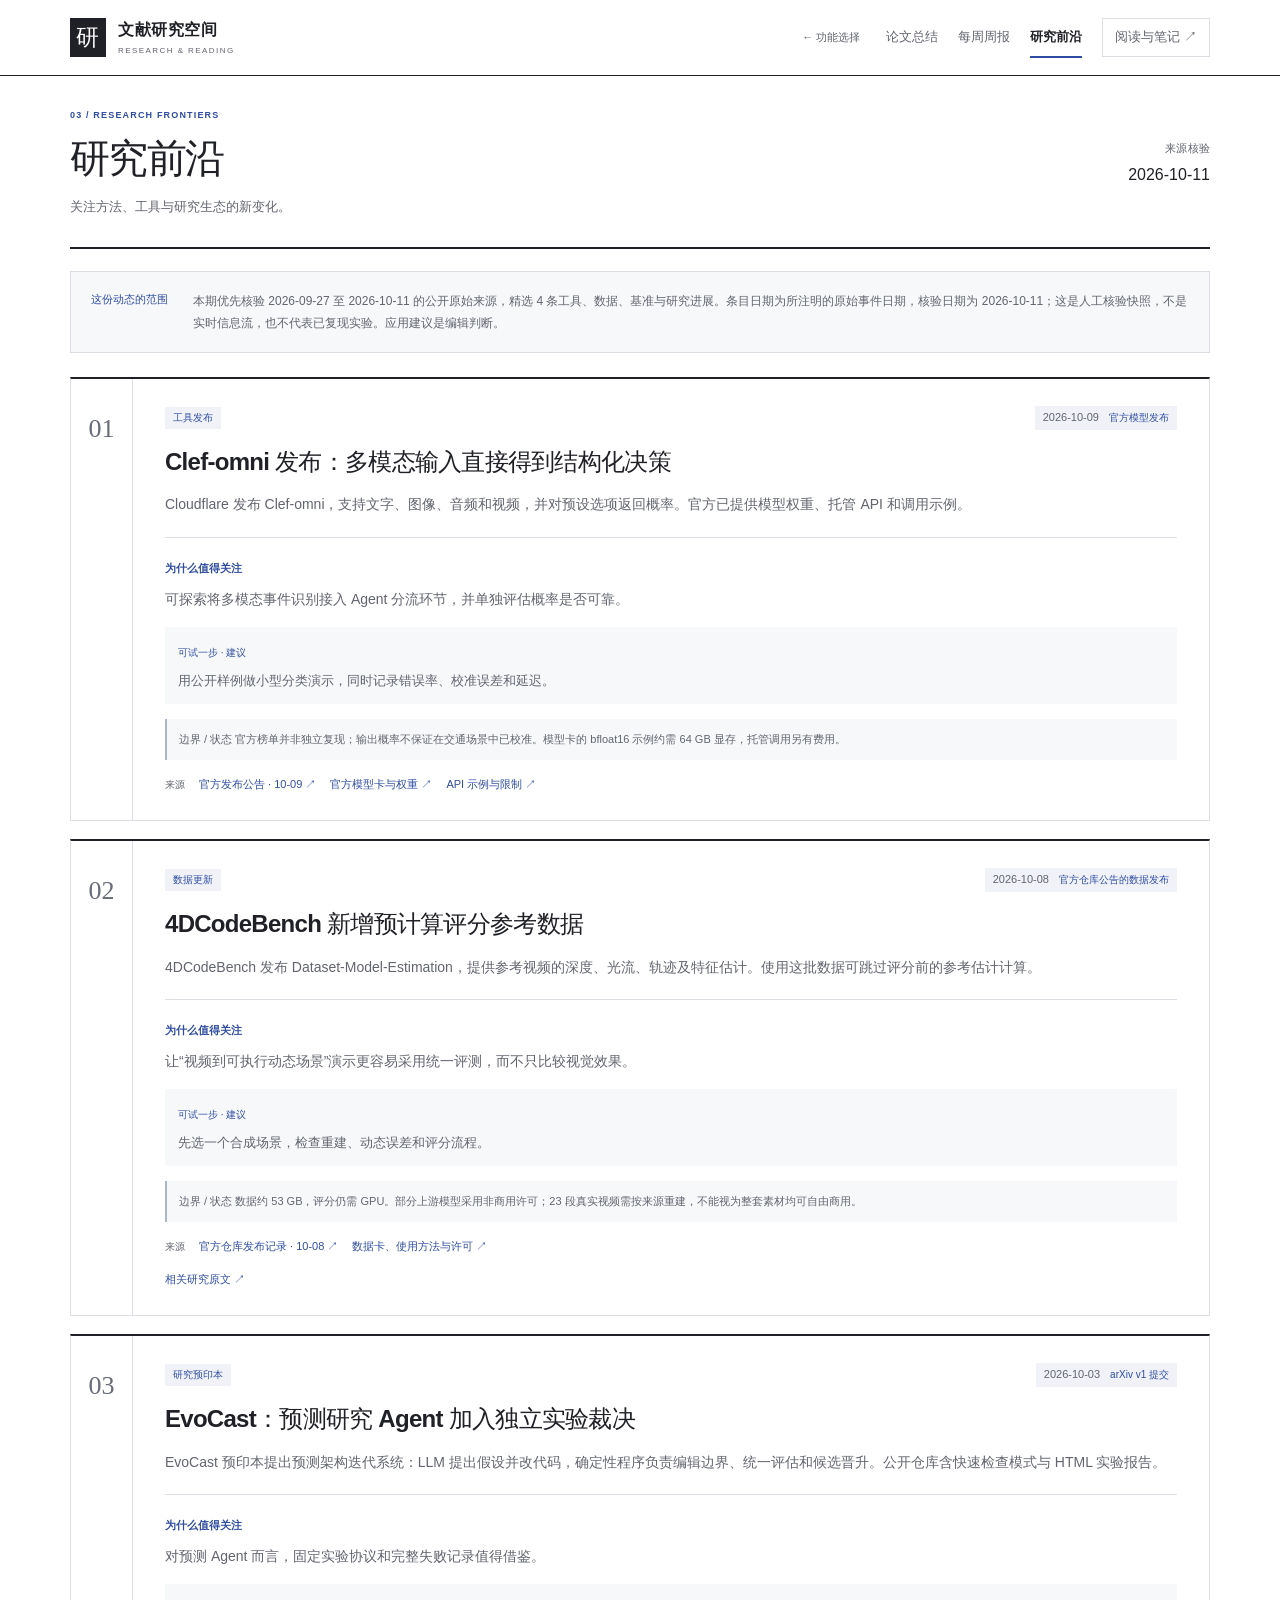
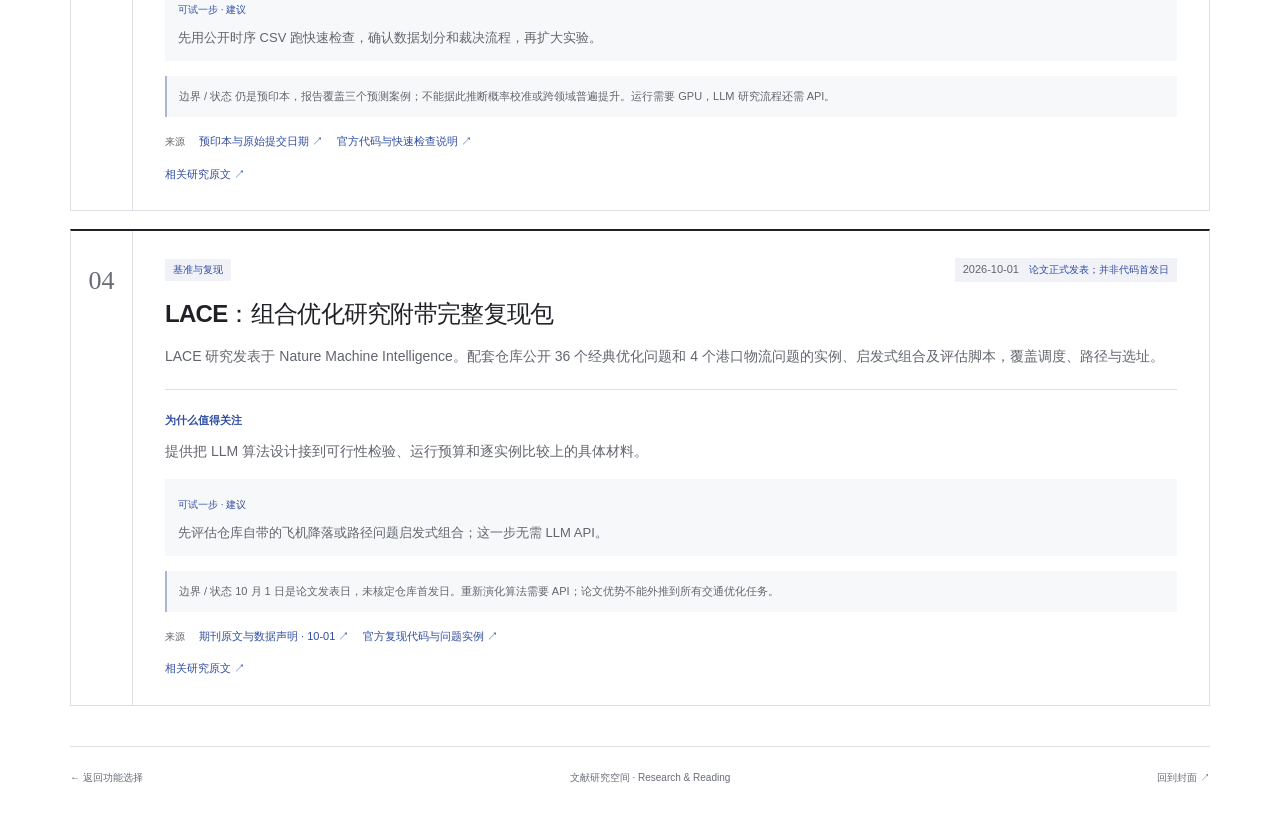
==== commit 12f2f237: "Publish 2026-10-16 weekly research radar: information boundaries and fair comparisons" ====
--- a/frontiers.html
+++ b/frontiers.html
@@ -1,2 +1,3 @@
 <!doctype html>
-<html lang="zh-CN"><head><meta charset="utf-8"><meta name="viewport" content="width=device-width,initial-scale=1"><meta name="theme-color" content="#ffffff"><title>研究前沿 · 文献研究空间</title><link rel="stylesheet" href="styles.css?v=modules-20261011"><link rel="stylesheet" href="editorial.css?v=editorial-20261011"></head><body data-view="frontiers"><a class="skip-link" href="#app">跳到主要内容</a><header class="topbar"><a class="brand" href="hub.html"><span class="brand-mark">研</span><span>文献研究空间<small>RESEARCH & READING</small></span></a></header><main id="app"><p class="loading">正在载入研究前沿…</p></main><script src="app.js?v=modules-20261011"></script></body></html>
+<html lang="zh-CN"><head><meta charset="utf-8"><meta name="viewport" content="width=device-width,initial-scale=1"><meta name="theme-color" content="#ffffff"><title>研究前沿 · 文献研究空间</title><link rel="stylesheet" href="styles.css?v=modules-20261011"><link rel="stylesheet" href="editorial.css?v=editorial-20261011"></head><body data-view="frontiers"><a class="skip-link" href="#app">跳到主要内容</a><header class="topbar"><a class="brand" href="hub.html"><span class="brand-mark">研</span><span>文献研究空间<small>RESEARCH & READING</small></span></a></header><main id="app"><p class="loading">正在载入研究前沿…</p></main><script src="app.js?v=weekly-20261016"></script></body></html>
+
